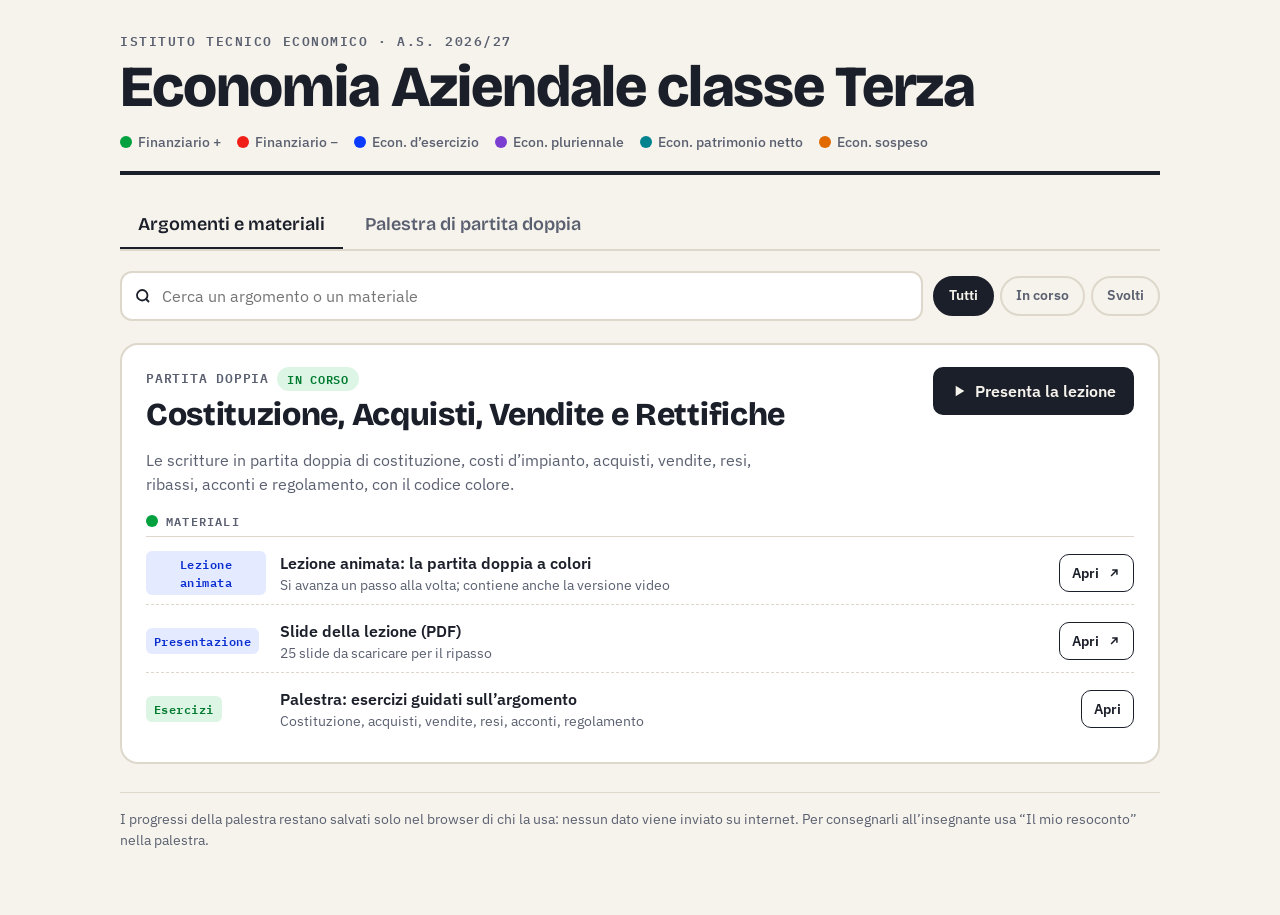
==== index.html @ 4c2884ad "Add files via upload" ====
<!doctype html>
<html lang="it">
<head>
<meta charset="utf-8">
<meta name="viewport" content="width=device-width,initial-scale=1,viewport-fit=cover">
<title>Economia Aziendale classe Terza</title>
<meta name="description" content="Lezioni animate, materiali e palestra di partita doppia con correzione automatica.">
<link rel="preconnect" href="https://fonts.googleapis.com">
<link rel="stylesheet" href="https://fonts.googleapis.com/css2?family=Bricolage+Grotesque:opsz,wght@12..96,600;12..96,800&family=IBM+Plex+Mono:wght@500;600&family=IBM+Plex+Sans:wght@400;500;600&display=swap">
<link rel="stylesheet" href="stile.css">
<style>body{margin:0}</style>
</head>
<body>
<div class="wrap">
  <header class="top">
    <div>
      <div class="eyebrow">Istituto Tecnico Economico · A.S. 2026/27</div>
      <h1>Economia Aziendale classe Terza</h1>
    </div>
    <div class="legend" aria-label="Codice colore della partita doppia">
      <span><i class="dot g"></i>Finanziario +</span><span><i class="dot r"></i>Finanziario −</span><span><i class="dot b"></i>Econ. d’esercizio</span><span><i class="dot v"></i>Econ. pluriennale</span><span><i class="dot t"></i>Econ. patrimonio netto</span><span><i class="dot o"></i>Econ. sospeso</span>
    </div>
  </header>

  <nav class="tabs" role="tablist" aria-label="Sezioni">
    <button type="button" role="tab" id="tabArg" aria-controls="vArg" aria-selected="true">Argomenti e materiali</button>
    <button type="button" role="tab" id="tabPal" aria-controls="vPal" aria-selected="false">Palestra di partita doppia</button>
  </nav>

  <section id="vArg" role="tabpanel" aria-labelledby="tabArg" class="view">
    <div class="bar">
      <label class="search" for="q"><svg width="18" height="18" viewBox="0 0 24 24" fill="none" stroke="currentColor" stroke-width="2.4" aria-hidden="true"><circle cx="11" cy="11" r="7"/><path d="M20 20l-4-4"/></svg><input id="q" type="search" placeholder="Cerca un argomento o un materiale" aria-label="Cerca"></label>
      <div class="filters" role="group" aria-label="Filtra per stato">
        <button type="button" data-f="tutti" aria-pressed="true">Tutti</button>
        <button type="button" data-f="corso" aria-pressed="false">In corso</button>
        <button type="button" data-f="svolto" aria-pressed="false">Svolti</button>
      </div>
    </div>
    <main class="topics" id="topics" aria-live="polite"></main>
  </section>

  <section id="vPal" role="tabpanel" aria-labelledby="tabPal" class="view" hidden>
    <div id="pal"></div>
  </section>

  <datalist id="pianoList"></datalist>

  <footer>I progressi della palestra restano salvati solo nel browser di chi la usa: nessun dato viene inviato su internet. Per consegnarli all’insegnante usa “Il mio resoconto” nella palestra.</footer>
</div>

<script src="contenuti.js"></script>
<script>
(function(){
"use strict";
/* elenco degli argomenti, letto da contenuti.js */
const $=id=>document.getElementById(id);
const STATI={corso:['In corso','corso'],svolto:['Svolto','svolto']};
const KIND={'Lezione animata':'lez','Presentazione':'lez','Video':'lez','Esercizi':'ese','Dispensa':'ese'};
const SITO=window.SITO||{argomenti:[]};
let filter='tutti',query='';
const esc=s=>String(s==null?'':s).replace(/[&<>"']/g,c=>({'&':'&amp;','<':'&lt;','>':'&gt;','"':'&quot;',"'":'&#39;'}[c]));
function link(m){
  const u=String(m.url||'');
  if(u.charAt(0)==='#')return `<a class="btn small" href="${esc(u)}" data-inner="${esc(u)}">Apri</a>`;
  const ext=/^https?:/i.test(u);
  return `<a class="btn small" href="${esc(u)}"${ext||/\.pdf$/i.test(u)?' target="_blank" rel="noopener"':''}>Apri<svg width="14" height="14" viewBox="0 0 24 24" fill="none" stroke="currentColor" stroke-width="2.6" aria-hidden="true"><path d="M7 17L17 7M9 7h8v8"/></svg></a>`;
}
function render(){
  const q=query.toLowerCase();
  const list=(SITO.argomenti||[]).filter(t=>filter==='tutti'||t.stato===filter).filter(t=>!q||[t.titolo,t.modulo,t.descrizione].concat((t.materiali||[]).map(m=>m.titolo)).join(' ').toLowerCase().includes(q));
  if(!list.length){$('topics').innerHTML=`<div class="empty"><h2>Nessun argomento</h2><p>Nessun argomento corrisponde alla ricerca o al filtro scelto.</p></div>`;return}
  $('topics').innerHTML=list.map(t=>{
    const st=STATI[t.stato]||STATI.corso;const ms=t.materiali||[];
    const lesson=ms.find(m=>m.tipo==='Lezione animata');
    return `<article class="topic"><div class="thead"><div style="min-width:0"><div class="tmeta">${t.modulo?`<span>${esc(t.modulo)}</span>`:''}<span class="status ${st[1]}">${st[0]}</span></div><h2>${esc(t.titolo)}</h2></div>
      <div class="tactions">${lesson?`<a class="btn primary" href="${esc(lesson.url)}"><svg width="16" height="16" viewBox="0 0 24 24" fill="currentColor" aria-hidden="true"><path d="M7 4v16l13-8z"/></svg>Presenta la lezione</a>`:''}</div></div>
      ${t.descrizione?`<p class="desc">${esc(t.descrizione)}</p>`:''}
      <section class="mgroup" aria-label="Materiali"><h3><i class="dot g"></i>Materiali</h3>
      ${ms.length?ms.map(m=>`<div class="mat"><span class="kind ${KIND[m.tipo]||''}">${esc(m.tipo||'Link')}</span><div class="mtitle">${esc(m.titolo)}${m.nota?`<small>${esc(m.nota)}</small>`:''}</div><div class="mact">${link(m)}</div></div>`).join(''):'<div class="none">Nessun materiale.</div>'}</section></article>`}).join('');
}
document.querySelectorAll('.filters button').forEach(b=>b.addEventListener('click',()=>{filter=b.dataset.f;document.querySelectorAll('.filters button').forEach(x=>x.setAttribute('aria-pressed',x===b));render()}));
$('q').addEventListener('input',e=>{query=e.target.value.trim();render()});
/* i collegamenti interni (#palestra) aprono la scheda della palestra */
$('topics').addEventListener('click',e=>{const a=e.target.closest('[data-inner]');if(!a)return;e.preventDefault();$('tabPal').click();window.scrollTo(0,0)});
render();
})();
</script>
<script src="palestra.js"></script>
</body>
</html>
---- stile.css ----
/* Layout: un registro dei materiali, una scheda per argomento in colonna; il codice colore della partita doppia segna stati e destinatari */
:root{
  --paper:#F6F3EC; --card:#FFFFFF; --ink:#1B1F2A; --mute:#5A6070; --line:#DDD8CB; --soft:#ECE8DE;
  --blu:#0B3BFF; --blu-t:#0A2FD0; --blu-bg:#E4EAFF;
  --ver:#00A13E; --ver-t:#007A2F; --ver-bg:#DDF5E5;
  --ros:#F01E16; --ros-t:#C8150E; --ros-bg:#FDE3E1;
  --gold:#FFF1B8; --gold-t:#6B5300;
  --vio:#7A3FD1; --vio-t:#5E2BAE; --vio-bg:#EFE6FC;
  --tea:#00838F; --tea-t:#006A74; --tea-bg:#DDF2F3;
  --ora:#E06A00; --ora-t:#A84F00; --ora-bg:#FDEBD8;
  --focus:#0B3BFF;
  --f-disp:'Bricolage Grotesque','IBM Plex Sans',system-ui,sans-serif;
  --f-body:'IBM Plex Sans',system-ui,-apple-system,sans-serif;
  --f-mono:'IBM Plex Mono',ui-monospace,Menlo,monospace;
}
@media (prefers-color-scheme:dark){:root:not([data-theme="light"]){
  --paper:#12161F; --card:#1B2030; --ink:#EEEBE3; --mute:#A4ACBD; --line:#2C3346; --soft:#232A3B;
  --blu:#6E8BFF; --blu-t:#9DB0FF; --blu-bg:#1E2A55;
  --ver:#2BC266; --ver-t:#6FDB98; --ver-bg:#173A27;
  --ros:#FF5A52; --ros-t:#FF8F89; --ros-bg:#4A1E1E;
  --vio:#B48CFF; --vio-t:#CDB2FF; --vio-bg:#33245A;
  --tea:#3FC7D2; --tea-t:#7FDDE4; --tea-bg:#12393D;
  --ora:#FF9A45; --ora-t:#FFBA80; --ora-bg:#47290F;
  --gold:#4A3D10; --gold-t:#F3DE8A; --focus:#9DB0FF; color-scheme:dark}}
:root[data-theme="dark"]{
  --paper:#12161F; --card:#1B2030; --ink:#EEEBE3; --mute:#A4ACBD; --line:#2C3346; --soft:#232A3B;
  --blu:#6E8BFF; --blu-t:#9DB0FF; --blu-bg:#1E2A55;
  --ver:#2BC266; --ver-t:#6FDB98; --ver-bg:#173A27;
  --ros:#FF5A52; --ros-t:#FF8F89; --ros-bg:#4A1E1E;
  --vio:#B48CFF; --vio-t:#CDB2FF; --vio-bg:#33245A;
  --tea:#3FC7D2; --tea-t:#7FDDE4; --tea-bg:#12393D;
  --ora:#FF9A45; --ora-t:#FFBA80; --ora-bg:#47290F;
  --gold:#4A3D10; --gold-t:#F3DE8A; --focus:#9DB0FF; color-scheme:dark}
[hidden]{display:none!important}
body{background:var(--paper);color:var(--ink);font-family:var(--f-body);font-size:16px;line-height:1.5}
.wrap{max-width:1040px;margin:0 auto;padding-block:32px 64px;padding-left:max(16px,env(safe-area-inset-left,0px));padding-right:max(16px,env(safe-area-inset-right,0px));display:flex;flex-direction:column;gap:28px}
a{color:var(--blu-t)}
button,input,select,textarea{font:inherit;color:inherit}
:focus-visible{outline:3px solid var(--focus);outline-offset:2px}

header.top{display:flex;flex-wrap:wrap;gap:16px 32px;align-items:flex-end;justify-content:space-between;border-bottom:4px solid var(--ink);padding-bottom:18px}
.eyebrow{font-family:var(--f-mono);font-size:13px;font-weight:600;letter-spacing:.12em;color:var(--mute);text-transform:uppercase}
h1{margin:6px 0 0;font-family:var(--f-disp);font-weight:800;font-size:clamp(36px,6vw,58px);line-height:1;letter-spacing:-.02em;text-wrap:balance}
.legend{display:flex;flex-wrap:wrap;gap:8px 16px;font-size:14px;font-weight:500;color:var(--mute)}
.legend span{display:inline-flex;align-items:center;gap:6px}
.dot{width:12px;height:12px;border-radius:50%;display:inline-block;flex-shrink:0}
.dot.v{background:var(--vio)}.dot.t{background:var(--tea)}.dot.o{background:var(--ora)}.dot.g{background:var(--ver)}.dot.b{background:var(--blu)}.dot.r{background:var(--ros)}.dot.k{background:var(--mute)}
.role{font-family:var(--f-mono);font-size:12px;font-weight:600;letter-spacing:.08em;padding:4px 10px;border-radius:20px;background:var(--ink);color:var(--paper)}

.bar{display:flex;flex-wrap:wrap;gap:10px;align-items:center}
.search{flex:1 1 240px;min-width:0;display:flex;align-items:center;gap:8px;background:var(--card);border:2px solid var(--line);border-radius:12px;padding:0 12px;min-height:46px}
.search input{border:0;background:transparent;flex:1;min-width:0;min-height:42px;outline:none}
.search:focus-within{border-color:var(--focus)}
.filters{display:flex;gap:6px;flex-wrap:wrap}
.filters button{min-height:40px;padding:0 14px;border-radius:20px;border:2px solid var(--line);background:transparent;font-weight:600;font-size:14px;cursor:pointer;color:var(--mute)}
.filters button[aria-pressed="true"]{background:var(--ink);border-color:var(--ink);color:var(--paper)}
.btn{min-height:44px;padding:0 16px;border-radius:10px;border:2px solid var(--ink);background:var(--card);font-weight:600;cursor:pointer;display:inline-flex;align-items:center;gap:8px;text-decoration:none;color:var(--ink);white-space:nowrap}
.btn.primary{background:var(--ink);color:var(--paper)}
.btn.small{min-height:36px;padding:0 12px;font-size:14px;border-width:1.5px}
.btn.ghost{border-color:transparent;background:transparent;color:var(--mute)}
.btn.ghost:hover{color:var(--ink);background:var(--soft)}
.btn.danger{border-color:var(--ros);color:var(--ros-t)}

.topics{display:flex;flex-direction:column;gap:22px}
.topic{background:var(--card);border:2px solid var(--line);border-radius:18px;padding:22px 24px;display:flex;flex-direction:column;gap:16px}
.thead{display:flex;flex-wrap:wrap;gap:12px 20px;align-items:flex-start;justify-content:space-between}
.tmeta{display:flex;flex-wrap:wrap;gap:8px;align-items:center;font-family:var(--f-mono);font-size:13px;font-weight:600;letter-spacing:.06em;color:var(--mute);text-transform:uppercase}
.topic h2{margin:6px 0 0;font-family:var(--f-disp);font-weight:800;font-size:clamp(24px,3.4vw,32px);line-height:1.1;letter-spacing:-.01em;text-wrap:balance}
.desc{margin:0;color:var(--mute);max-width:65ch}
.status{display:inline-flex;align-items:center;gap:6px;padding:3px 10px;border-radius:20px;font-family:var(--f-mono);font-size:12px;font-weight:600;letter-spacing:.06em;text-transform:uppercase}
.status.corso{background:var(--ver-bg);color:var(--ver-t)}
.status.svolto{background:var(--blu-bg);color:var(--blu-t)}
.status.prep{background:var(--gold);color:var(--gold-t)}
.tactions{display:flex;gap:8px;flex-wrap:wrap}

.mgroup{display:flex;flex-direction:column;gap:6px}
.mgroup h3{margin:0;font-family:var(--f-mono);font-size:12px;font-weight:600;letter-spacing:.1em;text-transform:uppercase;color:var(--mute);display:flex;align-items:center;gap:8px;padding-bottom:6px;border-bottom:1px solid var(--line)}
.mat{display:grid;grid-template-columns:120px minmax(0,1fr) auto;gap:14px;align-items:center;padding:8px 0;border-bottom:1px dashed var(--line)}
.mat:last-child{border-bottom:0}
.kind{font-family:var(--f-mono);font-size:12px;font-weight:600;letter-spacing:.04em;padding:4px 8px;border-radius:6px;background:var(--soft);color:var(--ink);text-align:center;justify-self:start}
.kind.lez{background:var(--blu-bg);color:var(--blu-t)}
.kind.ese{background:var(--ver-bg);color:var(--ver-t)}
.kind.ver{background:var(--ros-bg);color:var(--ros-t)}
.mtitle{font-weight:600;min-width:0;overflow-wrap:anywhere}
.mtitle small{display:block;font-weight:400;color:var(--mute);font-size:14px}
.mact{display:flex;gap:4px;align-items:center}
.none{color:var(--mute);font-size:15px;padding:6px 0}
.confirm{display:flex;gap:8px;align-items:center;flex-wrap:wrap;font-size:14px;color:var(--ros-t);font-weight:600}

.empty,.notice{background:var(--card);border:2px dashed var(--line);border-radius:18px;padding:28px 24px;display:flex;flex-direction:column;gap:10px;align-items:flex-start}
.empty h2,.notice h2{margin:0;font-family:var(--f-disp);font-size:24px}
.empty p,.notice p{margin:0;color:var(--mute);max-width:60ch}

dialog{border:2px solid var(--ink);border-radius:18px;background:var(--card);color:var(--ink);padding:0;width:min(560px,calc(100vw - 32px));max-height:calc(100vh - 32px)}
dialog::backdrop{background:rgba(10,12,18,.55)}
dialog form{display:flex;flex-direction:column;gap:14px;padding:22px 24px}
dialog h2{margin:0;font-family:var(--f-disp);font-size:26px}
.field{display:flex;flex-direction:column;gap:6px}
.field label,.field legend{font-weight:600;font-size:15px}
.field input,.field select,.field textarea{border:2px solid var(--line);border-radius:10px;background:var(--paper);padding:10px 12px;min-height:44px;box-sizing:border-box;width:100%}
.field textarea{min-height:80px;resize:vertical}
.field .hint{font-size:13px;color:var(--mute)}
.row2{display:grid;grid-template-columns:1fr 1fr;gap:12px}
fieldset.field{border:0;padding:0;margin:0}
.radios{display:flex;gap:10px;flex-wrap:wrap}
.radios label{display:flex;align-items:center;gap:8px;font-weight:500;border:2px solid var(--line);border-radius:10px;padding:8px 12px;cursor:pointer;min-height:44px;box-sizing:border-box}
.radios input{width:18px;height:18px;accent-color:var(--blu)}
.formerr{color:var(--ros-t);font-weight:600;font-size:14px;margin:0}
.factions{display:flex;justify-content:flex-end;gap:10px;flex-wrap:wrap}
.toast{position:fixed;left:50%;bottom:calc(20px + env(safe-area-inset-bottom,0px));transform:translateX(-50%);background:var(--ink);color:var(--paper);padding:10px 18px;border-radius:12px;font-weight:600;z-index:50}
footer{font-size:14px;color:var(--mute);border-top:1px solid var(--line);padding-top:16px}

/* ---------- schede principali ---------- */
.tabs{display:flex;gap:4px;border-bottom:2px solid var(--line);margin-bottom:-8px;overflow-x:auto}
.tabs button{min-height:48px;padding:0 18px;border:0;background:transparent;font-family:var(--f-disp);font-weight:600;font-size:18px;color:var(--mute);cursor:pointer;border-bottom:4px solid transparent;margin-bottom:-2px;white-space:nowrap}
.tabs button[aria-selected="true"]{color:var(--ink);border-bottom-color:var(--ink)}
.view{display:flex;flex-direction:column;gap:22px}

/* ---------- palestra ---------- */
.pal-intro{display:flex;flex-wrap:wrap;gap:12px 24px;align-items:flex-end;justify-content:space-between}
.pal-intro p{margin:0;color:var(--mute);max-width:62ch}
.exgroup{display:flex;flex-direction:column;gap:10px}
.exgroup h3{margin:0;font-family:var(--f-mono);font-size:13px;font-weight:600;letter-spacing:.1em;text-transform:uppercase;color:var(--mute)}
.exgrid{display:grid;grid-template-columns:repeat(auto-fill,minmax(min(100%,300px),1fr));gap:14px}
.excard{background:var(--card);border:2px solid var(--line);border-radius:16px;padding:16px 18px;display:flex;flex-direction:column;gap:10px;text-align:left;cursor:pointer;color:var(--ink);font:inherit}
.excard:hover{border-color:var(--ink)}
.excard h4{margin:0;font-family:var(--f-disp);font-size:21px;line-height:1.15}
.excard .meta{display:flex;flex-wrap:wrap;gap:6px;align-items:center;font-family:var(--f-mono);font-size:12px;font-weight:600;letter-spacing:.05em;color:var(--mute);text-transform:uppercase}
.tag{padding:3px 8px;border-radius:6px;background:var(--soft);color:var(--ink)}
.tag.draft{background:var(--gold);color:var(--gold-t)}
.progress{height:8px;border-radius:4px;background:var(--soft);overflow:hidden;display:flex}
.progress i{display:block;height:100%}
.progress .ok{background:var(--ver)}.progress .sol{background:var(--mute)}
.excard small{color:var(--mute);font-size:14px}

.ws{display:flex;flex-direction:column;gap:18px}
.ws-head{display:flex;flex-wrap:wrap;gap:12px 18px;align-items:center;justify-content:space-between}
.ws-head h2{margin:4px 0 0;font-family:var(--f-disp);font-weight:800;font-size:clamp(24px,3.6vw,34px);line-height:1.1;text-wrap:balance}
.traccia{background:var(--card);border:2px solid var(--line);border-radius:14px;padding:14px 18px;color:var(--ink);max-width:85ch}
.traccia b{font-family:var(--f-mono);font-size:12px;letter-spacing:.1em;color:var(--mute);display:block;margin-bottom:4px}
.steps{display:flex;flex-wrap:wrap;gap:6px}
.steps button{min-width:44px;min-height:44px;border-radius:10px;border:2px solid var(--line);background:var(--card);font-family:var(--f-mono);font-weight:600;cursor:pointer;color:var(--ink)}
.steps button.cur{border-color:var(--ink);box-shadow:inset 0 0 0 2px var(--ink)}
.steps button.ok{background:var(--ver-bg);border-color:var(--ver);color:var(--ver-t)}
.steps button.ko{background:var(--ros-bg);border-color:var(--ros);color:var(--ros-t)}
.steps button.sol{background:var(--soft);color:var(--mute)}
.subtabs{display:flex;gap:6px;flex-wrap:wrap}
.subtabs button{min-height:40px;padding:0 14px;border-radius:20px;border:2px solid var(--line);background:transparent;font-weight:600;font-size:14px;cursor:pointer;color:var(--mute)}
.subtabs button[aria-pressed="true"]{background:var(--ink);border-color:var(--ink);color:var(--paper)}
.opcard{background:var(--card);border:2px solid var(--ink);border-radius:16px;padding:18px 20px;display:flex;flex-direction:column;gap:14px}
.optext{display:flex;gap:14px;align-items:baseline;font-size:17px;line-height:1.5;max-width:90ch}
.optext time{font-family:var(--f-mono);font-weight:600;font-size:14px;background:var(--ink);color:var(--paper);padding:3px 8px;border-radius:6px;white-space:nowrap}
.jwrap{overflow-x:auto;border:1px solid var(--line);border-radius:10px}
table.j{border-collapse:collapse;width:100%;min-width:660px;font-variant-numeric:tabular-nums}
table.j th{font-family:var(--f-mono);font-size:12px;font-weight:600;letter-spacing:.08em;text-transform:uppercase;color:var(--mute);text-align:left;padding:8px;border-bottom:2px solid var(--ink);background:var(--paper)}
table.j th.n,table.j td.n{text-align:right}
table.j td{padding:6px 8px;border-bottom:1px solid var(--line);vertical-align:middle}
table.j td.code{font-family:var(--f-mono);font-size:14px;color:var(--mute);width:60px}
table.j td.vc{width:64px}
table.j td.x{width:44px}
table.j input{width:100%;box-sizing:border-box;min-height:40px;border:2px solid var(--line);border-radius:8px;background:var(--paper);padding:6px 8px;font:inherit;color:var(--ink)}
table.j input.amt{text-align:right;font-family:var(--f-mono);max-width:150px;margin-left:auto;display:block}
table.j input.bad{border-color:var(--ros);background:var(--ros-bg)}
table.j tr.vfp td.acc input{border-color:var(--ver)}
table.j tr.vfm td.acc input{border-color:var(--ros)}
table.j tr.ve td.acc input{border-color:var(--blu)}
table.j tfoot td{font-family:var(--f-mono);font-weight:600;border-bottom:0;border-top:2px solid var(--ink)}
table.j.ro td{font-size:15px}
table.j tr.sep td{border-top:2px solid var(--ink)}
.vchip{display:inline-block;font-family:var(--f-mono);font-size:12px;font-weight:600;padding:3px 7px;border-radius:6px;white-space:nowrap}
.vchip.g{background:var(--ver-bg);color:var(--ver-t)}.vchip.r{background:var(--ros-bg);color:var(--ros-t)}.vchip.b{background:var(--blu-bg);color:var(--blu-t)}.vchip.k{background:var(--soft);color:var(--mute)}
.balance.ok{color:var(--ver-t)}.balance.ko{color:var(--ros-t)}
.opbar{display:flex;flex-wrap:wrap;gap:8px;align-items:center}
.opbar .spacer{flex:1}
.fb{display:flex;flex-direction:column;gap:6px;border-radius:12px;padding:12px 16px;border:2px solid var(--line);background:var(--paper)}
.fb.ok{border-color:var(--ver);background:var(--ver-bg)}
.fb.ko{border-color:var(--ros);background:var(--ros-bg)}
.fb.hint{border-color:var(--gold-t);background:var(--gold)}
.fb h3{margin:0;font-family:var(--f-disp);font-size:20px}
.fb ul{margin:0;padding-left:20px;display:flex;flex-direction:column;gap:4px}
.fb.ok h3{color:var(--ver-t)}.fb.ko h3{color:var(--ros-t)}.fb.hint h3{color:var(--gold-t)}
.mastri{display:grid;grid-template-columns:repeat(auto-fill,minmax(min(100%,320px),1fr));gap:16px}
.taccount{background:var(--card);border:2px solid var(--line);border-radius:12px;padding:12px 14px;font-variant-numeric:tabular-nums}
.taccount h4{margin:0 0 6px;font-size:15px;display:flex;justify-content:space-between;gap:8px;border-bottom:3px solid var(--ink);padding-bottom:6px}
.taccount h4 span{font-family:var(--f-mono);color:var(--mute);font-weight:600}
.tcols{display:grid;grid-template-columns:1fr 1fr}
.tcols>div{display:flex;flex-direction:column;gap:2px;padding:4px 8px 4px 0;font-family:var(--f-mono);font-size:13px;min-height:40px}
.tcols>div+div{border-left:3px solid var(--ink);padding:4px 0 4px 8px}
.tcols .e{display:flex;justify-content:space-between;gap:6px}
.tcols .e i{font-style:normal;color:var(--mute)}
.tsaldo{margin-top:6px;font-family:var(--f-mono);font-size:13px;font-weight:600;text-align:right}
.empty-note{color:var(--mute);margin:0}
dialog.big{width:min(980px,calc(100vw - 24px))}
.opedit{border:2px solid var(--line);border-radius:12px;padding:12px;display:flex;flex-direction:column;gap:10px}
.opedit .row2{grid-template-columns:140px 1fr}
.opedit-h{display:flex;justify-content:space-between;align-items:center;gap:8px;font-family:var(--f-mono);font-weight:600;font-size:13px;color:var(--mute)}
.sr{position:absolute;width:1px;height:1px;overflow:hidden;clip:rect(0 0 0 0);white-space:nowrap}

/* ---------- palestra: tipi di conto, foglio libero, natura dei conti ---------- */
.palnav{display:flex;flex-wrap:wrap;gap:6px}
.palnav button{min-height:44px;padding:0 16px;border-radius:12px;border:2px solid var(--line);background:var(--card);font-weight:600;cursor:pointer;color:var(--ink)}
.palnav button[aria-pressed="true"]{background:var(--ink);border-color:var(--ink);color:var(--paper)}
.legend2{display:flex;flex-wrap:wrap;gap:6px 16px;font-size:13px;color:var(--mute);background:var(--card);border:1px solid var(--line);border-radius:12px;padding:8px 12px}
.legend2>span{display:inline-flex;align-items:center;gap:6px}
.vchip.v{background:var(--vio-bg);color:var(--vio-t)}.vchip.t{background:var(--tea-bg);color:var(--tea-t)}.vchip.o{background:var(--ora-bg);color:var(--ora-t)}
table.j tr.ve-b td.acc input{border-color:var(--blu)}
table.j tr.ve-v td.acc input{border-color:var(--vio)}
table.j tr.ve-t td.acc input{border-color:var(--tea)}
table.j tr.ve-o td.acc input{border-color:var(--ora)}
.nt{display:inline-block;font-family:var(--f-mono);font-size:11px;font-weight:600;letter-spacing:.03em;padding:2px 6px;border-radius:5px;vertical-align:middle}
.nt-f{background:var(--soft);color:var(--ink)}.nt-b{background:var(--blu-bg);color:var(--blu-t)}.nt-v{background:var(--vio-bg);color:var(--vio-t)}.nt-t{background:var(--tea-bg);color:var(--tea-t)}.nt-o{background:var(--ora-bg);color:var(--ora-t)}.nt-k{background:var(--soft);color:var(--mute)}
.taccount{border-top-width:6px}
.taccount.tk-f{border-top-color:var(--ink)}.taccount.tk-b{border-top-color:var(--blu)}.taccount.tk-v{border-top-color:var(--vio)}.taccount.tk-t{border-top-color:var(--tea)}.taccount.tk-o{border-top-color:var(--ora)}
.taccount .nt{margin-bottom:6px}
.fbar{display:flex;flex-wrap:wrap;gap:10px 14px;align-items:flex-end}
.field.inl{gap:4px}
.field.inl label{font-size:13px;font-weight:600;color:var(--mute)}
.field.inl input,.field.inl select{border:2px solid var(--line);border-radius:10px;background:var(--card);padding:8px 10px;min-height:44px;box-sizing:border-box;font:inherit;color:var(--ink)}
.field.inl.grow{flex:1 1 220px;min-width:0}
.field.inl.grow input{width:100%}
.tog2{display:inline-flex;align-items:center;gap:8px;font-weight:600;min-height:44px}
.tog2 input{width:18px;height:18px}
.arts{display:flex;flex-direction:column;gap:14px}
.art{background:var(--card);border:2px solid var(--line);border-radius:14px;padding:12px 14px;display:flex;flex-direction:column;gap:10px}
.art-h{display:flex;flex-wrap:wrap;gap:10px;align-items:flex-end}
.art-h .field.inl input{width:120px}
.art-h .field.inl.grow input{width:100%}
.art-n{font-family:var(--f-mono);font-weight:600;font-size:13px;background:var(--ink);color:var(--paper);padding:4px 8px;border-radius:6px;align-self:center}
.art-st{align-self:center}
.sdbox{display:flex;flex-direction:column;gap:8px}
.sdbox h3{margin:0;font-family:var(--f-disp);font-size:20px}
.sdgrid{display:grid;grid-template-columns:1fr 1fr;border:2px solid var(--ink);border-radius:12px;overflow:hidden;background:var(--card)}
.sdcol{display:flex;flex-direction:column;min-width:0}
.sdcol+.sdcol{border-left:2px solid var(--ink)}
.sdcol h4{margin:0;padding:8px 12px;background:var(--ink);color:var(--paper);font-size:14px;font-family:var(--f-mono);letter-spacing:.06em;text-transform:uppercase}
.sdrow{display:flex;justify-content:space-between;gap:10px;padding:6px 12px;border-bottom:1px solid var(--line);font-variant-numeric:tabular-nums;font-size:15px}
.sdrow span:last-child{font-family:var(--f-mono);white-space:nowrap}
.sdrow.res{font-style:italic;color:var(--mute)}
.sdrow.tot{font-weight:700;border-top:2px solid var(--ink);border-bottom:0;margin-top:auto}
table.j.quiz{min-width:720px}
table.j.quiz select{min-height:40px;border:2px solid var(--line);border-radius:8px;background:var(--paper);padding:4px 8px;font:inherit;color:var(--ink);max-width:100%}
table.j.quiz select.sok{border-color:var(--ver);background:var(--ver-bg)}
table.j.quiz select.sko{border-color:var(--ros);background:var(--ros-bg)}
table.j.quiz .code{font-family:var(--f-mono);font-size:13px;color:var(--mute)}
.qsol{margin-top:4px;font-size:13px;color:var(--mute)}
table.j.quiz tr.qok td:first-child{box-shadow:inset 4px 0 0 var(--ver)}
table.j.quiz tr.qko td:first-child{box-shadow:inset 4px 0 0 var(--ros)}
@media (max-width:640px){.sdgrid{grid-template-columns:1fr}.sdcol+.sdcol{border-left:0;border-top:2px solid var(--ink)}}
@media (max-width:640px){
  .mat{grid-template-columns:1fr auto;gap:6px 10px}
  .mat .kind{grid-column:1/-1}
  .row2{grid-template-columns:1fr}
}
@media (prefers-reduced-motion:reduce){*{transition:none!important}}

/* ---------- telefono ---------- */
@media (max-width:640px){
  .wrap{padding-block:20px 48px;gap:20px}
  header.top{padding-bottom:12px}
  .legend{font-size:12px;gap:6px 10px}
  .tabs button{font-size:16px;padding:0 12px}
  .topic{padding:16px}
  .thead .tactions{width:100%}
  .thead .tactions .btn{flex:1;justify-content:center}
  .palnav button{flex:1 1 45%;padding:0 10px;font-size:14px}
  .legend2{font-size:12px}
  .fbar>*{flex:1 1 100%}
  .fbar .btn{justify-content:center}
  .art-h .field.inl,.art-h .field.inl input{width:100%}
  .optext{flex-direction:column;gap:6px}
  .opbar .btn{flex:1 1 auto;justify-content:center}
  .steps button{min-width:40px;min-height:40px}
  .ws-head .tactions{width:100%}
}
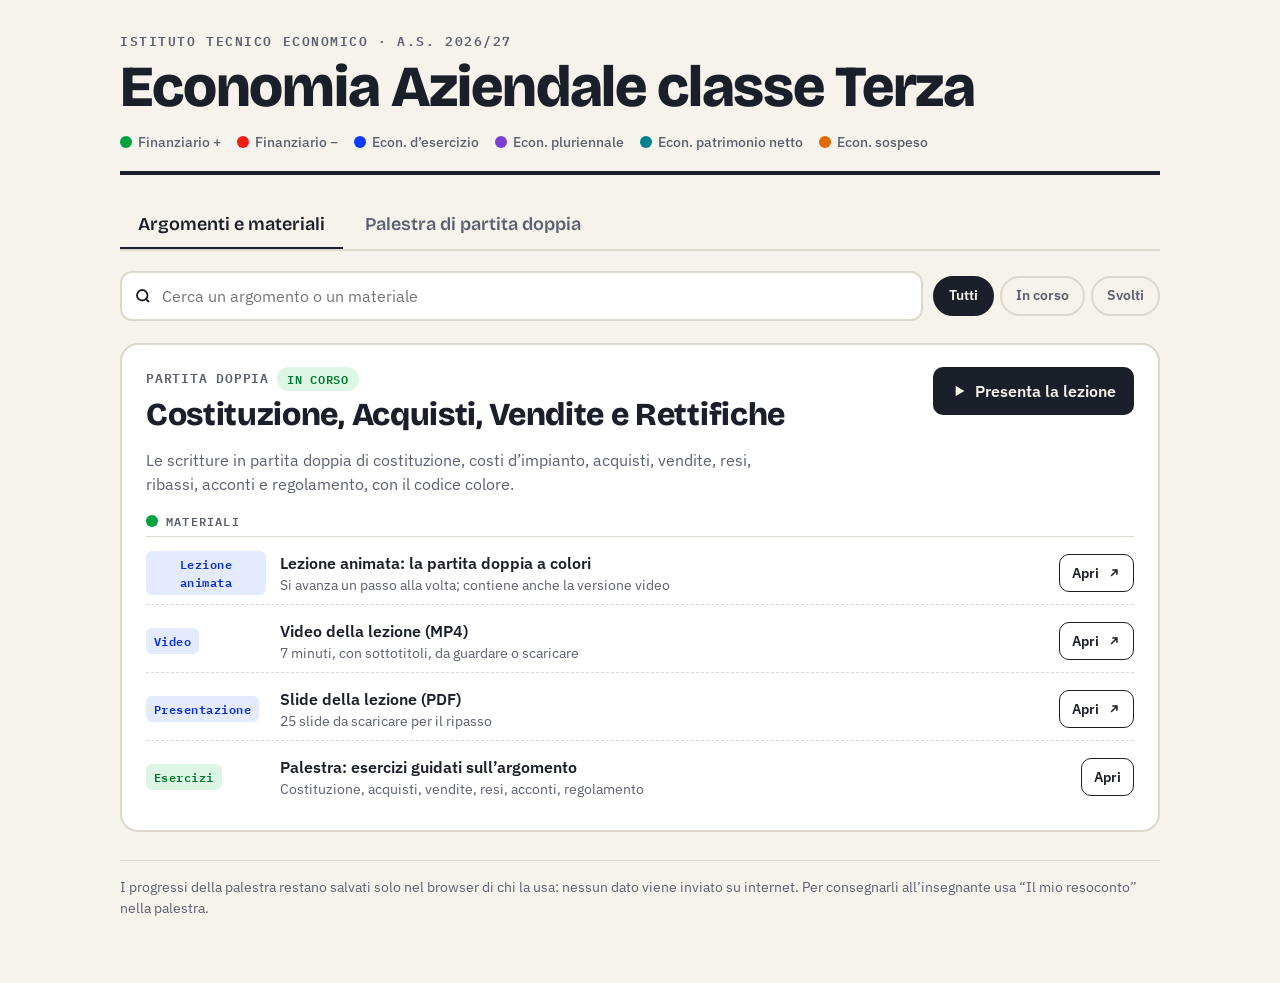
==== commit 7e629284: "Add files via upload" ====
--- a/index.html
+++ b/index.html
@@ -3,11 +3,17 @@
 <head>
 <meta charset="utf-8">
 <meta name="viewport" content="width=device-width,initial-scale=1,viewport-fit=cover">
+<link rel="icon" href="favicon.svg" type="image/svg+xml">
+<link rel="icon" href="favicon-32.png" sizes="32x32" type="image/png">
+<link rel="apple-touch-icon" href="apple-touch-icon.png">
+<link rel="manifest" href="manifest.webmanifest">
+<meta name="theme-color" content="#1B1F2A">
+<meta name="apple-mobile-web-app-title" content="Economia 3ª">
 <title>Economia Aziendale classe Terza</title>
 <meta name="description" content="Lezioni animate, materiali e palestra di partita doppia con correzione automatica.">
 <link rel="preconnect" href="https://fonts.googleapis.com">
 <link rel="stylesheet" href="https://fonts.googleapis.com/css2?family=Bricolage+Grotesque:opsz,wght@12..96,600;12..96,800&family=IBM+Plex+Mono:wght@500;600&family=IBM+Plex+Sans:wght@400;500;600&display=swap">
-<link rel="stylesheet" href="stile.css">
+<link rel="stylesheet" href="stile.css?v=2">
 <style>body{margin:0}</style>
 </head>
 <body>
@@ -48,7 +54,7 @@
   <footer>I progressi della palestra restano salvati solo nel browser di chi la usa: nessun dato viene inviato su internet. Per consegnarli all’insegnante usa “Il mio resoconto” nella palestra.</footer>
 </div>
 
-<script src="contenuti.js"></script>
+<script src="contenuti.js?v=2"></script>
 <script>
 (function(){
 "use strict";
@@ -85,6 +91,6 @@
 render();
 })();
 </script>
-<script src="palestra.js"></script>
+<script src="palestra.js?v=3"></script>
 </body>
 </html>
--- a/stile.css
+++ b/stile.css
@@ -258,7 +258,10 @@
   .wrap{padding-block:20px 48px;gap:20px}
   header.top{padding-bottom:12px}
   .legend{font-size:12px;gap:6px 10px}
-  .tabs button{font-size:16px;padding:0 12px}
+  .tabs{overflow:visible}
+  .tabs button{flex:1 1 0;font-size:15px;padding:6px 8px;white-space:normal;line-height:1.2;min-height:52px}
+  .eyebrow{font-size:11px}
+  h1{font-size:32px}
   .topic{padding:16px}
   .thead .tactions{width:100%}
   .thead .tactions .btn{flex:1;justify-content:center}
@@ -272,3 +275,36 @@
   .steps button{min-width:40px;min-height:40px}
   .ws-head .tactions{width:100%}
 }
+
+/* ---------- telefono: righe del libro giornale e della natura dei conti come schede ---------- */
+@media (max-width:640px){
+  .jwrap:has(table.j:not(.ro)){overflow-x:visible;border:0}
+  table.j:not(.ro){min-width:0;display:block}
+  table.j:not(.ro) thead{display:none}
+  table.j:not(.ro) tbody,table.j:not(.ro) tfoot{display:block}
+  table.j:not(.ro):not(.quiz) tbody tr{display:grid;grid-template-columns:1fr 1fr 44px;grid-template-areas:"acc acc acc" "d a x" "code vc vc";gap:6px 8px;padding:10px;margin-bottom:8px;border:1px solid var(--line);border-radius:12px;background:var(--card)}
+  table.j:not(.ro):not(.quiz) tbody td{border:0;padding:0;width:auto;display:block}
+  table.j:not(.ro):not(.quiz) td.acc{grid-area:acc}
+  table.j:not(.ro):not(.quiz) tbody td:nth-child(3){grid-area:d}
+  table.j:not(.ro):not(.quiz) tbody td:nth-child(4){grid-area:a}
+  table.j:not(.ro):not(.quiz) td.x{grid-area:x;align-self:end}
+  table.j:not(.ro):not(.quiz) td.code{grid-area:code;font-size:12px}
+  table.j:not(.ro):not(.quiz) td.vc{grid-area:vc;text-align:right}
+  table.j:not(.ro):not(.quiz) tbody td:nth-child(3)::before{content:"Dare";display:block;font:600 11px var(--f-mono);letter-spacing:.08em;color:var(--mute);margin-bottom:2px}
+  table.j:not(.ro):not(.quiz) tbody td:nth-child(4)::before{content:"Avere";display:block;font:600 11px var(--f-mono);letter-spacing:.08em;color:var(--mute);margin-bottom:2px}
+  table.j:not(.ro) input.amt{max-width:none}
+  table.j:not(.ro):not(.quiz) tfoot tr{display:grid;grid-template-columns:1fr 1fr;gap:4px 8px;padding:8px 10px;border-top:2px solid var(--ink)}
+  table.j:not(.ro):not(.quiz) tfoot td{border:0;padding:0;display:block}
+  table.j:not(.ro):not(.quiz) tfoot td:first-child,table.j:not(.ro):not(.quiz) tfoot td:nth-child(n+5){display:none}
+  table.j:not(.ro):not(.quiz) tfoot td:nth-child(2){grid-column:1/-1}
+  table.j.quiz tbody tr{display:grid;grid-template-columns:32px 1fr;grid-template-areas:"n c" "nat nat" "dest dest";gap:6px 8px;padding:10px;margin-bottom:8px;border:1px solid var(--line);border-radius:12px;background:var(--card)}
+  table.j.quiz tbody td{border:0;padding:0;display:block}
+  table.j.quiz tbody td:nth-child(1){grid-area:n;font-family:var(--f-mono);color:var(--mute)}
+  table.j.quiz tbody td:nth-child(2){grid-area:c}
+  table.j.quiz tbody td:nth-child(3){grid-area:nat}
+  table.j.quiz tbody td:nth-child(4){grid-area:dest}
+  table.j.quiz select{width:100%;min-height:44px}
+  table.j.quiz tr.qok td:first-child,table.j.quiz tr.qko td:first-child{box-shadow:none}
+  table.j.quiz tr.qok{border-color:var(--ver)}table.j.quiz tr.qko{border-color:var(--ros)}
+  .art{padding:10px}
+}
